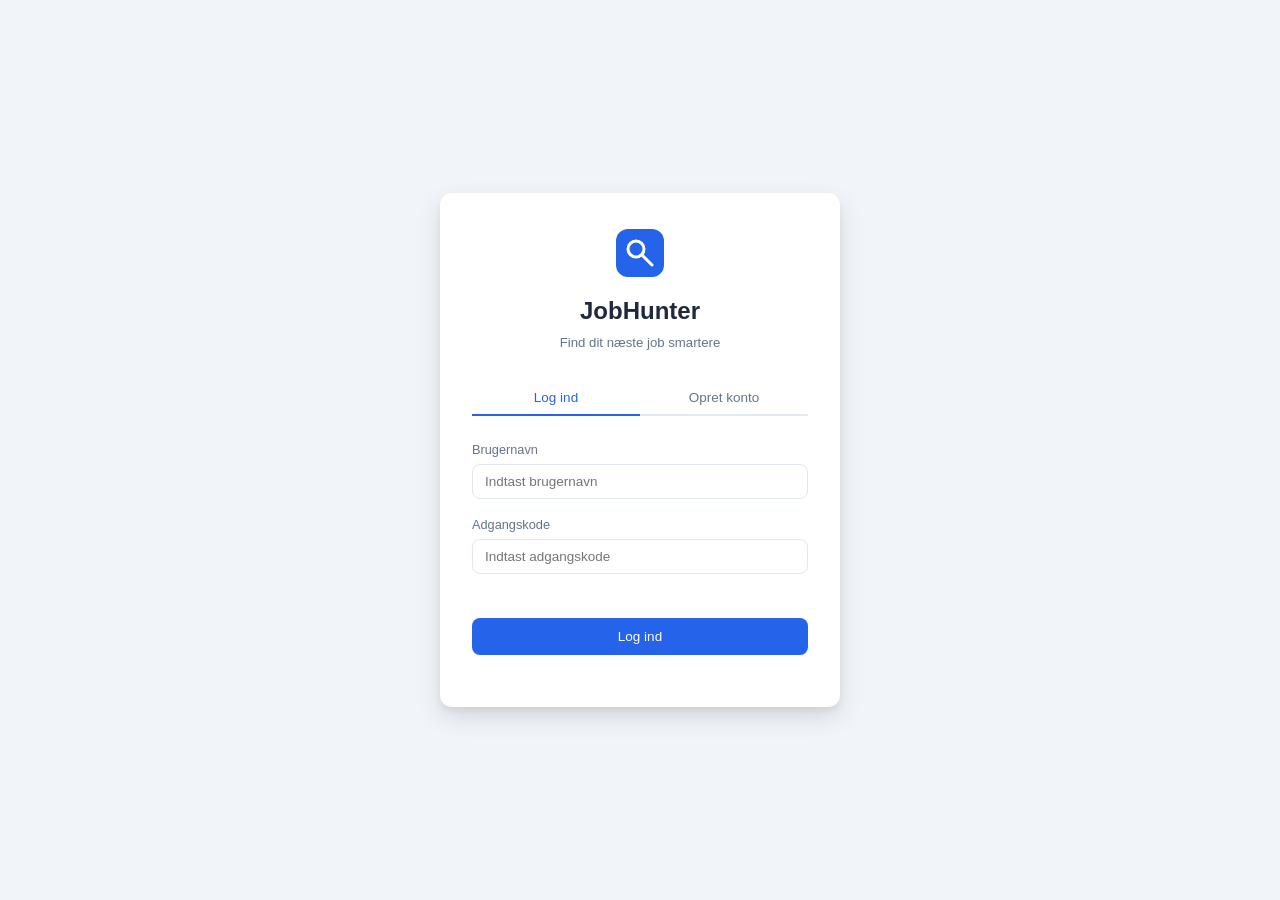
==== public/index.html @ 1c6abbb5 "Implement full JobHunter Online hybrid app with local companion scraper Agent-Logs-Url: https://gith" ====
<!DOCTYPE html>
<html lang="da">
<head>
  <meta charset="UTF-8">
  <meta name="viewport" content="width=device-width, initial-scale=1.0">
  <meta http-equiv="Cache-Control" content="no-cache, no-store, must-revalidate">
  <meta http-equiv="Pragma" content="no-cache">
  <meta http-equiv="Expires" content="0">
  <title>JobHunter – Login</title>
  <link rel="stylesheet" href="css/style.css?v=1.0.0">
  <script>if(localStorage.getItem('jh-dark-mode')==='true')document.documentElement.classList.add('dark-mode');</script>
</head>
<body class="auth-page">
  <div class="auth-container">
    <div class="auth-logo">
      <svg width="48" height="48" viewBox="0 0 48 48" fill="none" xmlns="http://www.w3.org/2000/svg">
        <rect width="48" height="48" rx="12" fill="#2563eb"/>
        <circle cx="20" cy="20" r="8" stroke="white" stroke-width="3" fill="none"/>
        <line x1="26" y1="26" x2="36" y2="36" stroke="white" stroke-width="3" stroke-linecap="round"/>
      </svg>
      <h1>JobHunter</h1>
      <p class="auth-tagline">Find dit næste job smartere</p>
    </div>

    <div class="auth-tabs">
      <button class="auth-tab active" data-tab="login">Log ind</button>
      <button class="auth-tab" data-tab="register">Opret konto</button>
    </div>

    <!-- Login Form -->
    <form id="loginForm" class="auth-form active">
      <div class="form-group">
        <label for="loginUsername">Brugernavn</label>
        <input type="text" id="loginUsername" placeholder="Indtast brugernavn" required autocomplete="username">
      </div>
      <div class="form-group">
        <label for="loginPassword">Adgangskode</label>
        <input type="password" id="loginPassword" placeholder="Indtast adgangskode" required autocomplete="current-password">
      </div>
      <div id="loginError" class="error-msg"></div>
      <button type="submit" class="btn btn-primary btn-full">Log ind</button>
    </form>

    <!-- Register Form -->
    <form id="registerForm" class="auth-form">
      <div class="form-group">
        <label for="regUsername">Brugernavn</label>
        <input type="text" id="regUsername" placeholder="Vælg et brugernavn" required autocomplete="username">
      </div>
      <div class="form-group">
        <label for="regEmail">E-mail</label>
        <input type="email" id="regEmail" placeholder="Indtast e-mail" required autocomplete="email">
      </div>
      <div class="form-group">
        <label for="regPassword">Adgangskode</label>
        <input type="password" id="regPassword" placeholder="Mindst 6 tegn" required autocomplete="new-password">
      </div>
      <div id="registerError" class="error-msg"></div>
      <button type="submit" class="btn btn-primary btn-full">Opret konto</button>
    </form>

    <div class="auth-version" id="authVersion"></div>
  </div>

  <script src="js/config.js?v=1.0.0"></script>
  <script src="js/auth.js?v=1.0.0"></script>
</body>
</html>
---- public/css/style.css ----
/* =========================================================================
   JobHunter – Stylesheet
   ========================================================================= */

/* ── Variables ─────────────────────────────────────────────────────────── */
:root {
  --primary:       #2563eb;
  --primary-dark:  #1d4ed8;
  --primary-light: #dbeafe;
  --danger:        #dc2626;
  --danger-light:  #fee2e2;
  --success:       #16a34a;
  --success-light: #dcfce7;
  --warning:       #d97706;
  --warning-light: #fef3c7;

  --bg:            #f1f5f9;
  --surface:       #ffffff;
  --surface-2:     #f8fafc;
  --border:        #e2e8f0;
  --text:          #1e293b;
  --text-2:        #64748b;
  --text-3:        #94a3b8;

  --sidebar-bg:    #1e293b;
  --sidebar-text:  #cbd5e1;
  --sidebar-hover: #334155;
  --sidebar-active:#2563eb;
  --sidebar-width: 230px;

  --radius:        8px;
  --radius-lg:     12px;
  --shadow:        0 1px 3px rgba(0,0,0,.08), 0 1px 2px rgba(0,0,0,.06);
  --shadow-lg:     0 10px 25px rgba(0,0,0,.12), 0 4px 6px rgba(0,0,0,.05);
}

html.dark-mode {
  --bg:         #0f172a;
  --surface:    #1e293b;
  --surface-2:  #162032;
  --border:     #334155;
  --text:       #f1f5f9;
  --text-2:     #94a3b8;
  --text-3:     #64748b;
  --primary-light: #1e3a5f;
  --danger-light:  #450a0a;
  --success-light: #052e16;
  --warning-light: #431407;
}

/* ── Reset ─────────────────────────────────────────────────────────────── */
*, *::before, *::after { box-sizing: border-box; margin: 0; padding: 0; }
html { font-size: 15px; -webkit-font-smoothing: antialiased; }
body {
  font-family: -apple-system, BlinkMacSystemFont, 'Segoe UI', Roboto, sans-serif;
  background: var(--bg);
  color: var(--text);
  line-height: 1.5;
}
a { color: var(--primary); text-decoration: none; }
a:hover { text-decoration: underline; }
ul { list-style: none; }
button { cursor: pointer; font-family: inherit; }

/* ── Buttons ───────────────────────────────────────────────────────────── */
.btn {
  display: inline-flex; align-items: center; gap: 6px;
  padding: 8px 16px; border-radius: var(--radius);
  font-size: .9rem; font-weight: 500; border: none;
  transition: background .15s, opacity .15s, box-shadow .15s;
  white-space: nowrap;
}
.btn:disabled { opacity: .45; cursor: not-allowed; }
.btn-primary  { background: var(--primary);  color: #fff; }
.btn-primary:hover:not(:disabled)  { background: var(--primary-dark); }
.btn-secondary { background: var(--surface-2); color: var(--text); border: 1px solid var(--border); }
.btn-secondary:hover:not(:disabled) { background: var(--border); }
.btn-danger   { background: var(--danger);   color: #fff; }
.btn-danger:hover:not(:disabled)   { background: #b91c1c; }
.btn-sm       { padding: 5px 11px; font-size: .82rem; }
.btn-full     { width: 100%; justify-content: center; padding: 11px; }

/* ── Form groups ───────────────────────────────────────────────────────── */
.form-group { margin-bottom: 16px; }
.form-group label {
  display: block; font-size: .85rem; font-weight: 500;
  color: var(--text-2); margin-bottom: 5px;
}
input[type="text"], input[type="email"], input[type="password"],
input[type="url"], input[type="search"], textarea, select {
  width: 100%; padding: 9px 12px;
  background: var(--surface); color: var(--text);
  border: 1px solid var(--border); border-radius: var(--radius);
  font-size: .9rem; font-family: inherit;
  transition: border-color .15s, box-shadow .15s;
}
input:focus, textarea:focus, select:focus {
  outline: none; border-color: var(--primary);
  box-shadow: 0 0 0 3px rgba(37,99,235,.15);
}
textarea { resize: vertical; min-height: 90px; }
select { appearance: none; background-image: url("data:image/svg+xml,%3Csvg xmlns='http://www.w3.org/2000/svg' width='16' height='16' viewBox='0 0 20 20' fill='%2364748b'%3E%3Cpath fill-rule='evenodd' d='M5.293 7.293a1 1 0 0 1 1.414 0L10 10.586l3.293-3.293a1 1 0 1 1 1.414 1.414l-4 4a1 1 0 0 1-1.414 0l-4-4a1 1 0 0 1 0-1.414z'/%3E%3C/svg%3E"); background-repeat: no-repeat; background-position: right 10px center; padding-right: 32px; }
.error-msg { color: var(--danger); font-size: .85rem; min-height: 20px; margin-bottom: 8px; }

/* ── Auth page ─────────────────────────────────────────────────────────── */
.auth-page { display: flex; align-items: center; justify-content: center; min-height: 100vh; padding: 24px; }
.auth-container {
  background: var(--surface); border-radius: var(--radius-lg);
  box-shadow: var(--shadow-lg); padding: 36px 32px;
  width: 100%; max-width: 400px;
}
.auth-logo { text-align: center; margin-bottom: 28px; }
.auth-logo svg { display: inline-block; margin-bottom: 10px; }
.auth-logo h1 { font-size: 1.6rem; font-weight: 700; color: var(--text); }
.auth-tagline { color: var(--text-2); font-size: .88rem; margin-top: 4px; }
.auth-tabs {
  display: flex; border-bottom: 2px solid var(--border);
  margin-bottom: 24px;
}
.auth-tab {
  flex: 1; padding: 9px; background: none; border: none;
  font-size: .9rem; font-weight: 500; color: var(--text-2);
  border-bottom: 2px solid transparent; margin-bottom: -2px;
  transition: color .15s, border-color .15s;
}
.auth-tab.active { color: var(--primary); border-bottom-color: var(--primary); }
.auth-form { display: none; }
.auth-form.active { display: block; }
.auth-version { text-align: center; font-size: .78rem; color: var(--text-3); margin-top: 16px; }
.file-protocol-warning {
  background: var(--warning-light); border: 1px solid var(--warning);
  border-radius: var(--radius); padding: 12px; margin-bottom: 16px;
  font-size: .85rem; line-height: 1.6; color: var(--text);
}
.file-protocol-warning code { background: rgba(0,0,0,.07); padding: 1px 4px; border-radius: 3px; }

/* ── App layout ────────────────────────────────────────────────────────── */
.app-page { display: flex; min-height: 100vh; }

/* ── Sidebar ───────────────────────────────────────────────────────────── */
.sidebar {
  width: var(--sidebar-width); background: var(--sidebar-bg);
  display: flex; flex-direction: column; flex-shrink: 0;
  position: fixed; top: 0; left: 0; height: 100vh; z-index: 100;
}
.sidebar-logo {
  display: flex; align-items: center; gap: 10px;
  padding: 20px 18px 16px; border-bottom: 1px solid #334155;
}
.sidebar-title { font-size: 1.1rem; font-weight: 700; color: #fff; }
.sidebar-nav { flex: 1; padding: 12px 0; overflow-y: auto; }
.nav-item {
  display: flex; align-items: center; gap: 10px;
  padding: 10px 18px; color: var(--sidebar-text); font-size: .9rem;
  cursor: pointer; border-radius: 6px; margin: 2px 8px;
  transition: background .15s, color .15s; position: relative;
  user-select: none;
}
.nav-item svg { width: 18px; height: 18px; flex-shrink: 0; }
.nav-item:hover  { background: var(--sidebar-hover); color: #fff; }
.nav-item.active { background: var(--sidebar-active); color: #fff; }
.nav-badge {
  margin-left: auto; background: var(--danger); color: #fff;
  font-size: .72rem; font-weight: 700; padding: 1px 6px; border-radius: 99px;
}
.sidebar-footer {
  padding: 12px 18px 16px; border-top: 1px solid #334155;
  display: flex; align-items: center; gap: 10px;
}
.sidebar-user {
  flex: 1; color: var(--sidebar-text); font-size: .85rem;
  overflow: hidden; text-overflow: ellipsis; white-space: nowrap;
}
.btn-dark-toggle, .btn-logout {
  background: none; border: none; color: var(--sidebar-text);
  padding: 6px; border-radius: 6px; line-height: 0;
  transition: background .15s, color .15s;
}
.btn-dark-toggle svg, .btn-logout svg { width: 18px; height: 18px; }
.btn-dark-toggle:hover, .btn-logout:hover { background: var(--sidebar-hover); color: #fff; }

/* ── Main content ──────────────────────────────────────────────────────── */
.main-content {
  flex: 1; margin-left: var(--sidebar-width);
  padding: 28px; overflow-y: auto;
  min-height: 100vh;
}

/* ── Panels ────────────────────────────────────────────────────────────── */
.panel { display: none; }
.panel.active { display: block; }
.panel-header {
  display: flex; align-items: center; justify-content: space-between;
  margin-bottom: 24px;
}
.panel-header h2 { font-size: 1.4rem; font-weight: 700; }
.panel-actions { display: flex; gap: 10px; align-items: center; }
.filter-input { width: 200px; padding: 7px 11px; }

/* ── Dashboard stats ───────────────────────────────────────────────────── */
.stats-grid { display: grid; grid-template-columns: repeat(auto-fit, minmax(150px, 1fr)); gap: 16px; margin-bottom: 32px; }
.stat-card {
  background: var(--surface); border-radius: var(--radius-lg);
  box-shadow: var(--shadow); padding: 20px;
  border-left: 4px solid var(--border);
}
.stat-card.stat-new     { border-left-color: var(--primary); }
.stat-card.stat-saved   { border-left-color: var(--warning); }
.stat-card.stat-applied { border-left-color: var(--success); }
.stat-card.stat-rejected{ border-left-color: var(--text-3);  }
.stat-number { font-size: 2rem; font-weight: 800; color: var(--text); line-height: 1; }
.stat-label  { font-size: .82rem; color: var(--text-2); margin-top: 4px; }

.dashboard-recent h3 { font-size: 1rem; font-weight: 600; margin-bottom: 12px; }
.recent-list { display: flex; flex-direction: column; gap: 8px; }
.recent-item {
  background: var(--surface); border-radius: var(--radius);
  padding: 12px 16px; box-shadow: var(--shadow);
  display: flex; align-items: center; gap: 12px; cursor: pointer;
  transition: box-shadow .15s;
}
.recent-item:hover { box-shadow: var(--shadow-lg); }
.recent-item-title { font-weight: 500; flex: 1; }
.recent-item-company { font-size: .85rem; color: var(--text-2); }

/* ── Scraper status card ───────────────────────────────────────────────── */
.scraper-status-card {
  background: var(--surface); border-radius: var(--radius-lg);
  box-shadow: var(--shadow); padding: 16px 20px; margin-bottom: 20px;
}
.scraper-indicator { display: flex; align-items: center; gap: 10px; font-weight: 500; }
.dot { width: 10px; height: 10px; border-radius: 50%; flex-shrink: 0; }
.dot-checking { background: var(--warning); animation: blink 1.2s infinite; }
.dot-online   { background: var(--success); }
.dot-offline  { background: var(--danger);  }
@keyframes blink { 0%,100%{opacity:1} 50%{opacity:.3} }
.scraper-offline-info { margin-top: 14px; font-size: .88rem; line-height: 1.7; }
.scraper-offline-info ol { margin: 8px 0 12px 20px; }
.scraper-offline-info li { margin-bottom: 4px; }
.scraper-offline-info code { background: var(--surface-2); border: 1px solid var(--border); padding: 1px 5px; border-radius: 4px; font-size: .85rem; }
.note { color: var(--text-2); font-size: .82rem; margin-top: 8px; }

/* ── Search form card ──────────────────────────────────────────────────── */
.search-form-card {
  background: var(--surface); border-radius: var(--radius-lg);
  box-shadow: var(--shadow); padding: 20px; margin-bottom: 20px;
}
.search-form-card label { display: block; font-weight: 500; margin-bottom: 10px; }
.search-row { display: flex; gap: 10px; }
.search-row input  { flex: 1; }
.search-row select { width: 110px; flex-shrink: 0; }
.hint { font-size: .82rem; color: var(--text-2); margin-top: 8px; }

/* ── Progress bar ──────────────────────────────────────────────────────── */
.progress-bar-wrap {
  background: var(--surface); border-radius: var(--radius);
  padding: 14px 16px; margin-bottom: 16px; display: flex; align-items: center; gap: 12px;
  border: 1px solid var(--border);
}
.progress-bar-inner {
  flex: 1; height: 6px; background: var(--border); border-radius: 99px; overflow: hidden;
  position: relative;
}
.progress-bar-inner::after {
  content: ''; position: absolute; top: 0; left: -50%; width: 50%; height: 100%;
  background: var(--primary); border-radius: 99px;
  animation: progress-slide 1.2s infinite ease-in-out;
}
@keyframes progress-slide { 0%{left:-50%} 100%{left:110%} }
#scrapeProgressText { font-size: .85rem; color: var(--text-2); white-space: nowrap; }

/* ── Results ───────────────────────────────────────────────────────────── */
.results-header { display: flex; align-items: center; justify-content: space-between; margin-bottom: 14px; }
.results-header span { font-size: .9rem; color: var(--text-2); }
.results-grid { display: grid; grid-template-columns: repeat(auto-fill, minmax(300px, 1fr)); gap: 14px; }

/* ── Job card (search results) ─────────────────────────────────────────── */
.job-card {
  background: var(--surface); border-radius: var(--radius-lg);
  box-shadow: var(--shadow); padding: 16px 18px;
  border: 1px solid var(--border);
  display: flex; flex-direction: column; gap: 8px;
  transition: box-shadow .15s, transform .15s;
}
.job-card:hover { box-shadow: var(--shadow-lg); transform: translateY(-1px); }
.job-card-title { font-weight: 600; font-size: .95rem; color: var(--text); line-height: 1.3; }
.job-card-company { font-size: .85rem; color: var(--primary); font-weight: 500; }
.job-card-location { font-size: .82rem; color: var(--text-2); }
.job-card-desc {
  font-size: .82rem; color: var(--text-2); line-height: 1.5;
  display: -webkit-box; -webkit-line-clamp: 3; -webkit-box-orient: vertical; overflow: hidden;
}
.job-card-actions { display: flex; gap: 8px; margin-top: 4px; flex-wrap: wrap; }
.job-card-actions .btn { font-size: .8rem; padding: 5px 10px; }

/* ── Kanban board ──────────────────────────────────────────────────────── */
.kanban-board {
  display: grid; grid-template-columns: repeat(4, 1fr); gap: 14px;
  align-items: start;
}
.kanban-col {
  background: var(--surface-2); border-radius: var(--radius-lg);
  border: 1px solid var(--border); overflow: hidden;
}
.kanban-col-header {
  display: flex; align-items: center; justify-content: space-between;
  padding: 12px 14px; background: var(--surface);
  border-bottom: 2px solid var(--border); font-weight: 600; font-size: .88rem;
}
.kanban-col[data-status="new"]      .kanban-col-header { border-bottom-color: var(--primary); }
.kanban-col[data-status="saved"]    .kanban-col-header { border-bottom-color: var(--warning); }
.kanban-col[data-status="applied"]  .kanban-col-header { border-bottom-color: var(--success); }
.kanban-col[data-status="rejected"] .kanban-col-header { border-bottom-color: var(--text-3); }
.kanban-col-count {
  background: var(--border); color: var(--text-2);
  font-size: .75rem; padding: 2px 7px; border-radius: 99px; font-weight: 600;
}
.kanban-cards { padding: 10px; display: flex; flex-direction: column; gap: 8px; min-height: 60px; }
.kanban-card {
  background: var(--surface); border-radius: var(--radius);
  box-shadow: var(--shadow); padding: 12px 14px;
  cursor: pointer; border: 1px solid var(--border);
  transition: box-shadow .15s;
}
.kanban-card:hover { box-shadow: var(--shadow-lg); }
.kanban-card-title { font-weight: 600; font-size: .88rem; margin-bottom: 3px; line-height: 1.3; }
.kanban-card-company { font-size: .8rem; color: var(--text-2); margin-bottom: 4px; }
.kanban-card-gpt { font-size: .78rem; color: var(--text-2); margin-top: 6px; font-style: italic; display: -webkit-box; -webkit-line-clamp: 2; -webkit-box-orient: vertical; overflow: hidden; }
.empty-col { text-align: center; padding: 20px 10px; color: var(--text-3); font-size: .82rem; }

/* ── Settings ──────────────────────────────────────────────────────────── */
.settings-grid { display: grid; grid-template-columns: repeat(auto-fit, minmax(300px, 1fr)); gap: 20px; }
.settings-card {
  background: var(--surface); border-radius: var(--radius-lg);
  box-shadow: var(--shadow); padding: 24px;
}
.settings-card h3 { font-size: 1rem; font-weight: 700; margin-bottom: 6px; }
.settings-desc { font-size: .85rem; color: var(--text-2); margin-bottom: 16px; line-height: 1.5; }
.settings-actions { display: flex; gap: 10px; align-items: center; flex-wrap: wrap; }
.api-key-row { display: flex; gap: 8px; }
.api-key-row input { flex: 1; }
.api-key-status { font-size: .82rem; margin-top: 6px; color: var(--text-2); }
.settings-test-result { font-size: .85rem; margin-left: 10px; }
.save-msg {
  margin-top: 16px; padding: 10px 16px; border-radius: var(--radius);
  font-size: .88rem; background: var(--success-light); color: var(--success);
}

/* ── Status badge ──────────────────────────────────────────────────────── */
.status-badge {
  display: inline-block; padding: 2px 8px; border-radius: 99px;
  font-size: .75rem; font-weight: 600;
}
.status-new      { background: var(--primary-light); color: var(--primary); }
.status-saved    { background: var(--warning-light); color: var(--warning); }
.status-applied  { background: var(--success-light); color: var(--success); }
.status-rejected { background: var(--border);        color: var(--text-2);  }

/* ── Modal ─────────────────────────────────────────────────────────────── */
.modal-overlay {
  position: fixed; inset: 0; background: rgba(0,0,0,.45);
  z-index: 200; display: flex; align-items: center; justify-content: center; padding: 24px;
}
.modal-box {
  background: var(--surface); border-radius: var(--radius-lg);
  box-shadow: var(--shadow-lg); width: 100%; max-width: 660px;
  max-height: 90vh; overflow: hidden; display: flex; flex-direction: column;
}
.modal-header {
  display: flex; justify-content: space-between; align-items: flex-start;
  padding: 20px 24px 16px; border-bottom: 1px solid var(--border);
}
.modal-header h2 { font-size: 1.1rem; font-weight: 700; line-height: 1.3; }
.modal-company { font-size: .9rem; color: var(--primary); font-weight: 500; margin-top: 3px; }
.modal-close {
  background: none; border: none; font-size: 1.2rem; color: var(--text-2);
  padding: 4px 6px; border-radius: 6px; line-height: 1; flex-shrink: 0; margin-left: 12px;
}
.modal-close:hover { background: var(--border); color: var(--text); }
.modal-body { padding: 20px 24px; overflow-y: auto; flex: 1; }
.modal-meta { display: flex; gap: 16px; flex-wrap: wrap; margin-bottom: 14px; }
.modal-meta-item { font-size: .85rem; color: var(--text-2); }
.modal-link { color: var(--primary); }
.modal-description {
  font-size: .88rem; line-height: 1.65; color: var(--text);
  white-space: pre-wrap; margin-bottom: 16px;
  max-height: 160px; overflow-y: auto;
  background: var(--surface-2); padding: 12px; border-radius: var(--radius);
  border: 1px solid var(--border);
}
.modal-status-row { display: flex; align-items: center; gap: 12px; margin-bottom: 16px; }
.modal-status-row label { font-weight: 500; font-size: .88rem; white-space: nowrap; }
.modal-status-row select { width: auto; }
.modal-analysis { background: var(--surface-2); border-radius: var(--radius); border: 1px solid var(--border); padding: 14px; }
.analysis-header { display: flex; align-items: center; justify-content: space-between; margin-bottom: 10px; }
.analysis-header h3 { font-size: .9rem; font-weight: 700; }
.analysis-content { font-size: .85rem; line-height: 1.65; white-space: pre-wrap; color: var(--text); min-height: 24px; }
.analysis-loading { color: var(--text-2); font-style: italic; }
.modal-footer {
  padding: 14px 24px; border-top: 1px solid var(--border);
  display: flex; justify-content: space-between; align-items: center; gap: 10px;
}

/* ── Toast ─────────────────────────────────────────────────────────────── */
#toast {
  position: fixed; bottom: 24px; right: 24px;
  background: var(--text); color: var(--bg);
  padding: 11px 18px; border-radius: var(--radius);
  font-size: .88rem; box-shadow: var(--shadow-lg);
  z-index: 999; opacity: 0; transition: opacity .25s;
  pointer-events: none;
}
#toast.show { opacity: 1; }

/* ── Scrollbar ─────────────────────────────────────────────────────────── */
::-webkit-scrollbar { width: 6px; height: 6px; }
::-webkit-scrollbar-track { background: transparent; }
::-webkit-scrollbar-thumb { background: var(--border); border-radius: 99px; }
::-webkit-scrollbar-thumb:hover { background: var(--text-3); }

/* ── Responsive ────────────────────────────────────────────────────────── */
@media (max-width: 900px) {
  .kanban-board { grid-template-columns: repeat(2, 1fr); }
}
@media (max-width: 640px) {
  :root { --sidebar-width: 0px; }
  .sidebar { transform: translateX(-100%); }
  .main-content { margin-left: 0; padding: 16px; }
  .kanban-board { grid-template-columns: 1fr; }
  .stats-grid { grid-template-columns: repeat(2, 1fr); }
}
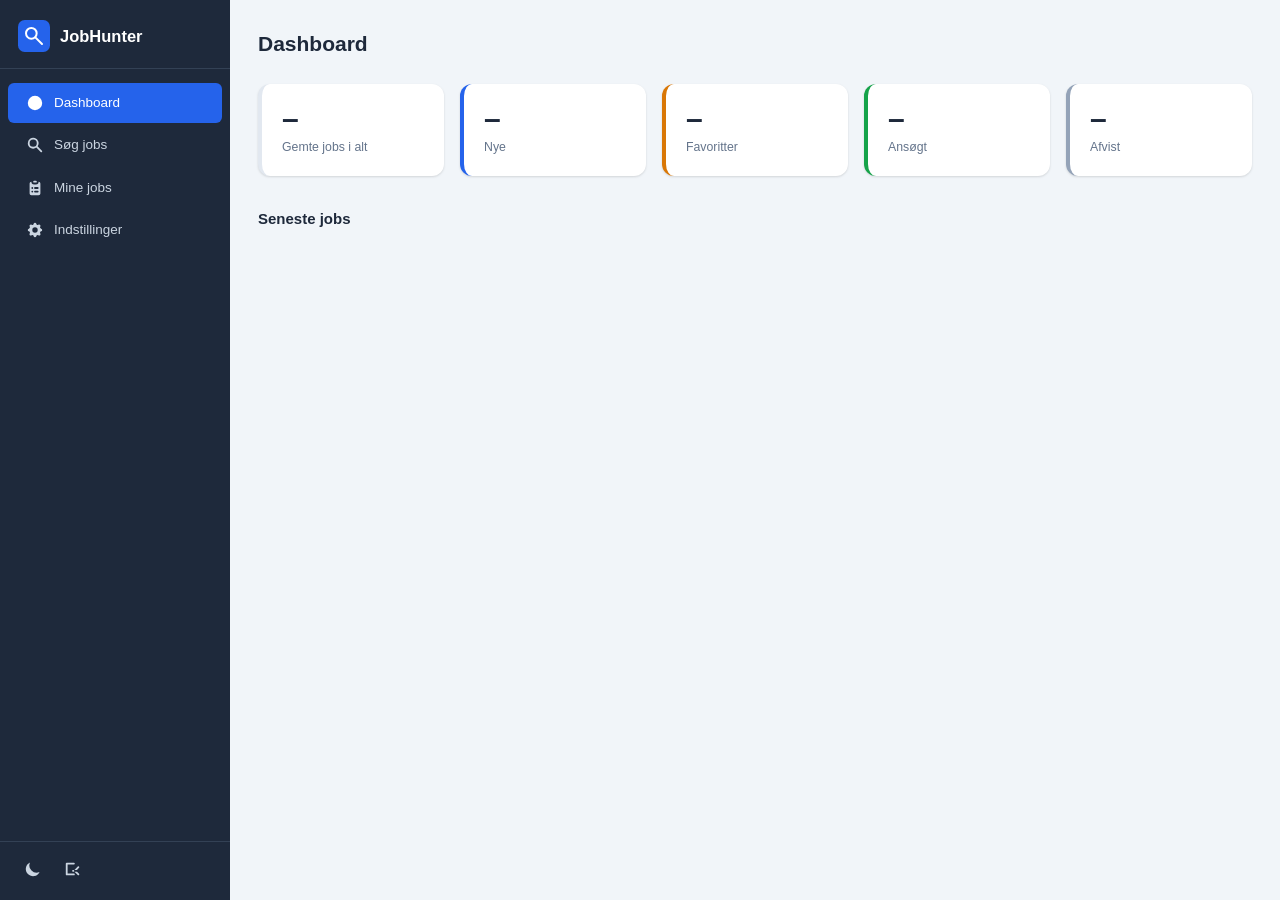
==== commit dd145734: "Add admin panel with user count, admin claim, and self-update from GitHub Agent-Logs-Url: https://gi" ====
--- a/public/index.html
+++ b/public/index.html
@@ -7,7 +7,7 @@
   <meta http-equiv="Pragma" content="no-cache">
   <meta http-equiv="Expires" content="0">
   <title>JobHunter – Login</title>
-  <link rel="stylesheet" href="css/style.css?v=1.0.0">
+  <link rel="stylesheet" href="css/style.css?v=1.1.0">
   <script>if(localStorage.getItem('jh-dark-mode')==='true')document.documentElement.classList.add('dark-mode');</script>
 </head>
 <body class="auth-page">
@@ -62,7 +62,7 @@
     <div class="auth-version" id="authVersion"></div>
   </div>
 
-  <script src="js/config.js?v=1.0.0"></script>
-  <script src="js/auth.js?v=1.0.0"></script>
+  <script src="js/config.js?v=1.1.0"></script>
+  <script src="js/auth.js?v=1.1.0"></script>
 </body>
 </html>
--- a/public/css/style.css
+++ b/public/css/style.css
@@ -79,6 +79,7 @@
 .btn-danger:hover:not(:disabled)   { background: #b91c1c; }
 .btn-sm       { padding: 5px 11px; font-size: .82rem; }
 .btn-full     { width: 100%; justify-content: center; padding: 11px; }
+.btn-link     { background: none; border: none; padding: 0; color: var(--primary); font-weight: 600; text-decoration: underline; cursor: pointer; font-size: inherit; }
 
 /* ── Form groups ───────────────────────────────────────────────────────── */
 .form-group { margin-bottom: 16px; }
@@ -213,6 +214,7 @@
 
 .dashboard-recent h3 { font-size: 1rem; font-weight: 600; margin-bottom: 12px; }
 .recent-list { display: flex; flex-direction: column; gap: 8px; }
+.empty-state { color: var(--text-2); font-size: .88rem; display: flex; flex-direction: column; align-items: flex-start; gap: 12px; padding: 4px 0; }
 .recent-item {
   background: var(--surface); border-radius: var(--radius);
   padding: 12px 16px; box-shadow: var(--shadow);
@@ -346,6 +348,59 @@
   font-size: .88rem; background: var(--success-light); color: var(--success);
 }
 
+/* ── Download list (settings card) ────────────────────────────────────── */
+.download-steps {
+  font-size: .85rem; color: var(--text-2); line-height: 1.7;
+  margin: 0 0 14px 18px;
+}
+.download-steps li { margin-bottom: 2px; }
+.download-list { display: flex; flex-direction: column; gap: 6px; }
+.download-item {
+  display: flex; align-items: center; gap: 10px;
+  padding: 8px 12px; border-radius: var(--radius);
+  background: var(--surface-2); border: 1px solid var(--border);
+  text-decoration: none; color: var(--text);
+  transition: background .15s, border-color .15s;
+}
+.download-item:hover { background: var(--primary-light); border-color: var(--primary); text-decoration: none; }
+.download-icon { font-size: 1.1rem; flex-shrink: 0; }
+.download-name { font-weight: 600; font-size: .88rem; min-width: 130px; }
+.download-desc { font-size: .8rem; color: var(--text-2); }
+
+/* ── Bookmarklet UI ────────────────────────────────────────────────────── */
+.bookmarklet-drag-area {
+  display: flex; align-items: center; gap: 14px;
+  padding: 14px; margin-bottom: 14px;
+  background: var(--surface-2); border: 2px dashed var(--border);
+  border-radius: var(--radius);
+}
+.bookmarklet-btn {
+  display: inline-flex; align-items: center; gap: 6px;
+  padding: 9px 18px; border-radius: var(--radius);
+  background: var(--primary); color: #fff;
+  font-weight: 700; font-size: .9rem; white-space: nowrap;
+  text-decoration: none; cursor: grab; user-select: none;
+  box-shadow: 0 2px 6px rgba(37,99,235,.35);
+  transition: background .15s, box-shadow .15s;
+}
+.bookmarklet-btn:hover { background: var(--primary-hover, #1d4ed8); text-decoration: none; color: #fff; }
+.bookmarklet-btn:active { cursor: grabbing; }
+.bookmarklet-token-row {
+  display: flex; align-items: center; gap: 12px; margin-top: 10px;
+  flex-wrap: wrap;
+}
+.badge-recommended {
+  display: inline-block; padding: 1px 8px; border-radius: 99px;
+  background: #dcfce7; color: #166534; font-size: .7rem; font-weight: 700;
+  vertical-align: middle; margin-left: 6px; letter-spacing: .02em;
+}
+.dark-mode .badge-recommended { background: #14532d; color: #86efac; }
+.badge-advanced {
+  display: inline-block; padding: 1px 8px; border-radius: 99px;
+  background: var(--surface-2); color: var(--text-2); font-size: .7rem; font-weight: 600;
+  vertical-align: middle; margin-left: 6px;
+}
+
 /* ── Status badge ──────────────────────────────────────────────────────── */
 .status-badge {
   display: inline-block; padding: 2px 8px; border-radius: 99px;
@@ -429,3 +484,25 @@
   .kanban-board { grid-template-columns: 1fr; }
   .stats-grid { grid-template-columns: repeat(2, 1fr); }
 }
+
+/* ── Admin panel ───────────────────────────────────────────────────────── */
+.admin-stat {
+  display: flex;
+  justify-content: space-between;
+  align-items: center;
+  padding: 9px 0;
+  border-bottom: 1px solid var(--border);
+}
+.admin-stat:last-child { border-bottom: none; }
+.admin-stat-label { color: var(--text-2); font-size: .9rem; }
+.admin-stat-value { font-weight: 600; }
+
+.admin-update-status {
+  padding: 10px 14px;
+  border-radius: var(--radius);
+  font-size: .9rem;
+  margin-bottom: 12px;
+}
+.update-available { background: var(--warning-light); color: var(--warning); }
+.up-to-date       { background: var(--success-light); color: var(--success); }
+.update-error     { background: var(--danger-light);  color: var(--danger);  }
